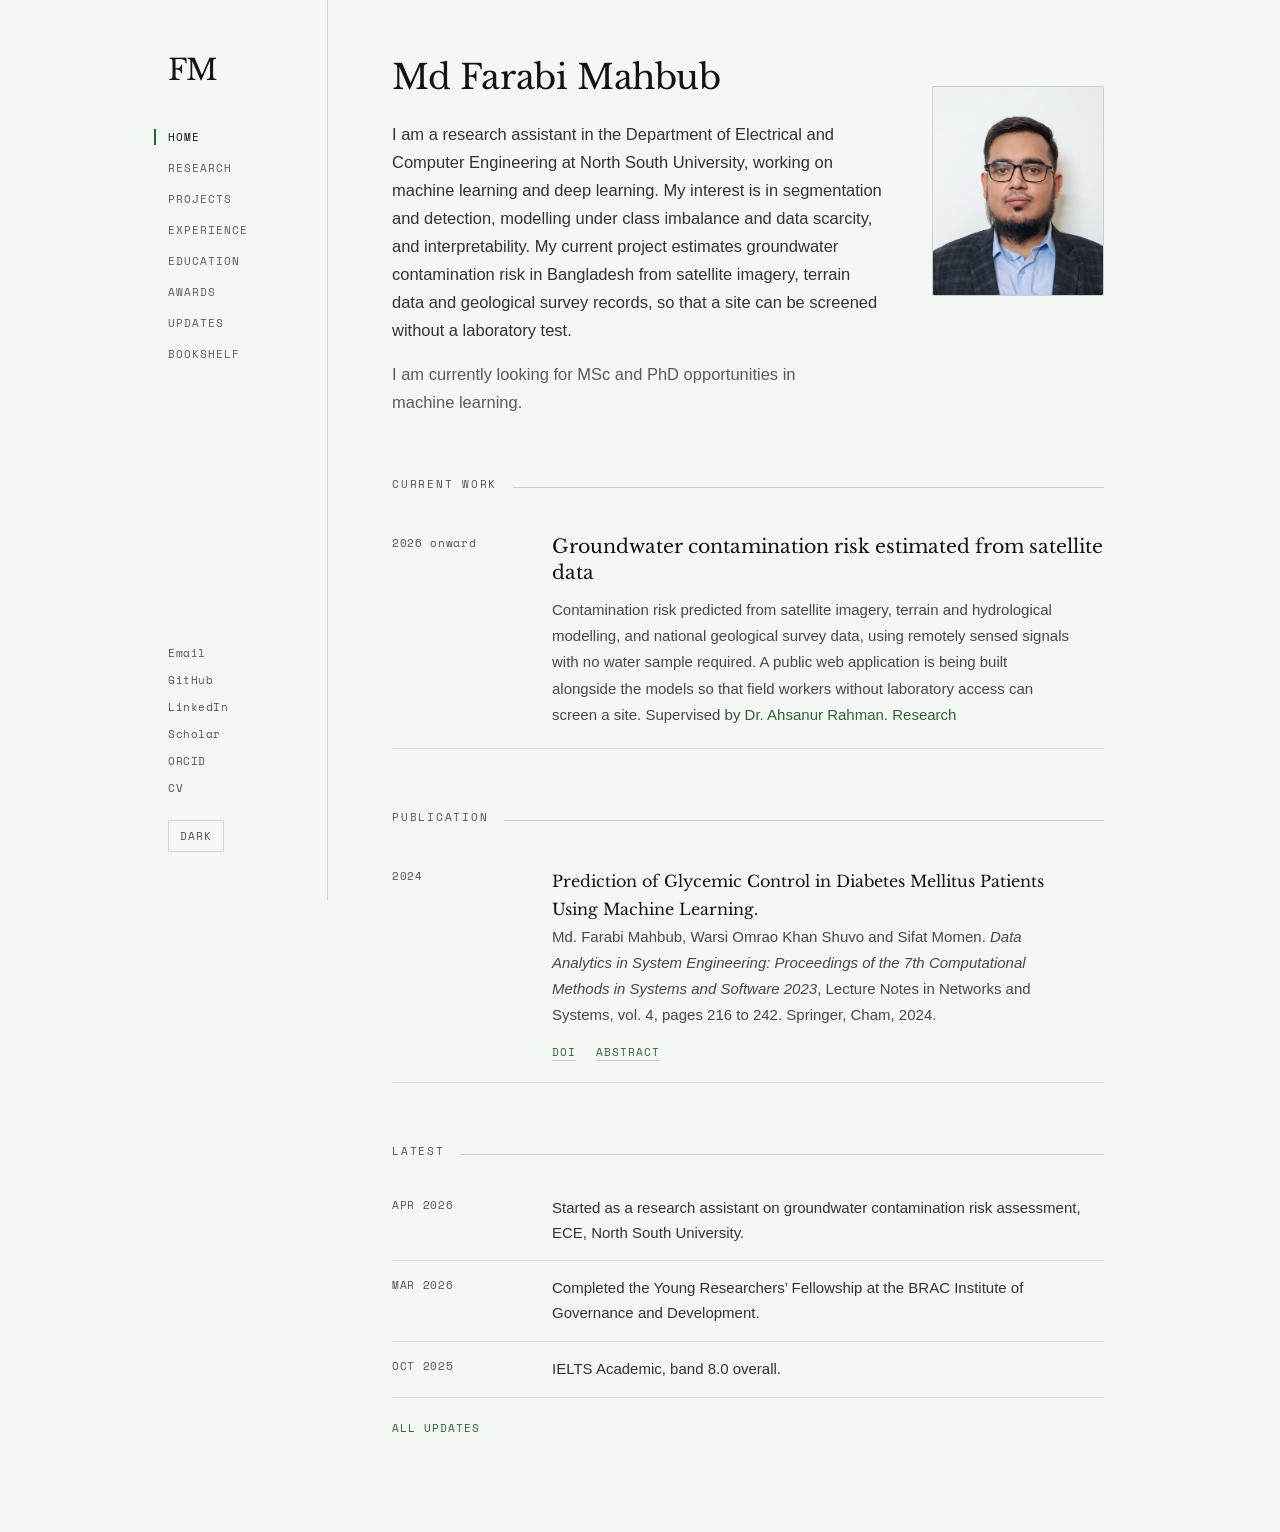
==== index.html @ 0bf5e359 "Centre the layout, credit supervisors, rewrite the context interest Centre sidebar and main as one 1" ====
<!DOCTYPE html>
<html lang="en">
<head>
<meta charset="utf-8">
<meta name="viewport" content="width=device-width, initial-scale=1">
<title>Md Farabi Mahbub</title>
<meta name="description" content="Research assistant in Electrical and Computer Engineering at North South University. Machine learning and deep learning: segmentation and detection, learning under label scarcity, generative models, and interpretability.">
<link rel="icon" href="assets/favicon.svg" type="image/svg+xml">
<link rel="preconnect" href="https://fonts.googleapis.com">
<link rel="preconnect" href="https://fonts.gstatic.com" crossorigin>
<link href="https://fonts.googleapis.com/css2?family=Libre+Baskerville:ital,wght@0,400;0,700;1,400&family=Space+Mono:wght@400&display=swap" rel="stylesheet">
<link rel="stylesheet" href="assets/style.css?v=8">
<link rel="canonical" href="https://farabimahbub.github.io/">
<meta property="og:url" content="https://farabimahbub.github.io/">
<meta property="og:type" content="profile">
<meta property="og:image" content="https://farabimahbub.github.io/assets/portrait.jpg">
<meta property="og:image:width" content="430">
<meta property="og:image:height" content="525">
<meta name="twitter:card" content="summary">
<meta property="og:title" content="Md Farabi Mahbub">
<meta property="og:description" content="Machine learning and deep learning: segmentation and detection, learning under label scarcity, and interpretability.">
<script>try{if(localStorage.getItem('fm-theme')==='dark')document.documentElement.setAttribute('data-theme','dark')}catch(e){}</script>
<script src="assets/main.js" defer></script>
<script type="application/ld+json">
{
  "@context": "https://schema.org",
  "@type": "Person",
  "name": "Md Farabi Mahbub",
  "url": "https://farabimahbub.github.io/",
  "email": "mailto:farabimahbub@gmail.com",
  "jobTitle": "Research Assistant",
  "affiliation": {
    "@type": "CollegeOrUniversity",
    "name": "North South University",
    "department": "Department of Electrical and Computer Engineering"
  },
  "alumniOf": {
    "@type": "CollegeOrUniversity",
    "name": "North South University"
  },
  "knowsAbout": ["Machine learning", "Deep learning", "Computer vision", "Image segmentation", "Object detection", "Model architecture", "Generative models", "Learning under label scarcity", "Class imbalance", "Interpretability", "Remote sensing"],
  "identifier": "https://orcid.org/0009-0001-5805-5018",
  "sameAs": [
    "https://github.com/farabimahbub",
    "https://www.linkedin.com/in/farabimahbub",
    "https://scholar.google.com/citations?user=rqI1NVMAAAAJ",
    "https://orcid.org/0009-0001-5805-5018"
  ]
}
</script>
</head>
<body>
<a class="skip" href="#main">Skip to content</a>
<div class="layout">

  <aside class="sidebar">
    <a class="brand" href="index.html">FM</a>
    <nav class="nav" aria-label="Sections">
      <a href="index.html" aria-current="page">Home</a>
      <a href="research.html">Research</a>
      <a href="projects.html">Projects</a>
      <a href="experience.html">Experience</a>
      <a href="education.html">Education</a>
      <a href="awards.html">Awards</a>
      <a href="updates.html">Updates</a>
      <a href="bookshelf.html">Bookshelf</a>
    </nav>
    <div class="social">
      <a href="mailto:farabimahbub@gmail.com">Email</a>
      <a href="https://github.com/farabimahbub" target="_blank" rel="noopener">GitHub</a>
      <a href="https://www.linkedin.com/in/farabimahbub" target="_blank" rel="noopener">LinkedIn</a>
      <a href="https://scholar.google.com/citations?user=rqI1NVMAAAAJ" target="_blank" rel="noopener">Scholar</a>
      <a href="https://orcid.org/0009-0001-5805-5018" target="_blank" rel="noopener">ORCID</a>
      <a href="assets/cv.pdf">CV</a>
    </div>
    <button class="theme-toggle" id="theme-toggle" type="button">Dark</button>
  </aside>

  <main class="main" id="main">

    <div class="hero">
      <div>
        <h1 class="page-title">Md Farabi Mahbub</h1>
        <p class="lede">I am a research assistant in the Department of Electrical and Computer Engineering at North South University, working on machine learning and deep learning. My interest is in segmentation and detection, modelling under class imbalance and data scarcity, and interpretability. My current project estimates groundwater contamination risk in Bangladesh from satellite imagery, terrain data and geological survey records, so that a site can be screened without a laboratory test.</p>
        <p class="lede lede--mut">I am currently looking for MSc and PhD opportunities in machine learning.</p>
      </div>
      <img class="portrait" src="assets/portrait.jpg" alt="Md Farabi Mahbub" width="172" height="210" onerror="this.remove()">
    </div>

    <div class="section"><h2>Current work</h2></div>
    <div class="list">
      <div class="row">
        <div class="meta"><span>2026 onward</span></div>
        <div>
          <div class="row-head"><h3 class="row-title">Groundwater contamination risk estimated from satellite data</h3></div>
          <p>Contamination risk predicted from satellite imagery, terrain and hydrological modelling, and national geological survey data, using remotely sensed signals with no water sample required. A public web application is being built alongside the models so that field workers without laboratory access can screen a site. Supervised by <a href="https://ece.northsouth.edu/people/dr-ahsanur-rahman/" target="_blank" rel="noopener">Dr. Ahsanur Rahman</a>. <a href="research.html">Research</a></p>
        </div>
      </div>
    </div>

    <div class="section"><h2>Publication</h2></div>
    <div class="list">
      <div class="row">
        <div class="meta"><span>2024</span></div>
        <div>
          <p><span class="cite-title">Prediction of Glycemic Control in Diabetes Mellitus Patients Using Machine Learning.</span><br>Md. Farabi Mahbub, Warsi Omrao Khan Shuvo and Sifat Momen. <em>Data Analytics in System Engineering: Proceedings of the 7th Computational Methods in Systems and Software 2023</em>, Lecture Notes in Networks and Systems, vol. 4, pages 216 to 242. Springer, Cham, 2024.</p>
          <p class="pub-links"><a href="https://doi.org/10.1007/978-3-031-54820-8_18" target="_blank" rel="noopener">DOI</a><a href="research.html#publications">Abstract</a></p>
        </div>
      </div>
    </div>

    <div class="section"><h2>Latest</h2></div>
    <div class="list">
      <div class="line"><span class="meta">APR 2026</span><span>Started as a research assistant on groundwater contamination risk assessment, ECE, North South University.</span></div>
      <div class="line"><span class="meta">MAR 2026</span><span>Completed the Young Researchers&rsquo; Fellowship at the BRAC Institute of Governance and Development.</span></div>
      <div class="line"><span class="meta">OCT 2025</span><span>IELTS Academic, band 8.0 overall.</span></div>
    </div>
    <p class="more"><a href="updates.html">All updates</a></p>

  </main>
</div>
</body>
</html>
---- assets/style.css ----
/* ---- tokens ---------------------------------------------------------- */

:root {
  --bg:     oklch(0.976 0.006 150);
  --fg:     oklch(0.25 0.012 150);
  --strong: oklch(0.19 0.014 150);
  --body:   oklch(0.32 0.01 150);
  --dim:    oklch(0.4 0.009 150);
  --mut:    oklch(0.47 0.008 150);
  --label:  oklch(0.44 0.008 150);
  --rule:   oklch(0.9 0.006 150);
  --rule2:  oklch(0.85 0.007 150);
  --edge:   oklch(0.87 0.007 150);
  --hover:  oklch(0.955 0.008 150);
  --acc:    oklch(0.45 0.09 148);
  --acc-h:  oklch(0.34 0.08 148);

  --serif: 'Libre Baskerville', Georgia, serif;
  --mono:  'Space Mono', ui-monospace, SFMono-Regular, Menlo, monospace;
  --sans:  -apple-system, BlinkMacSystemFont, 'Helvetica Neue', Helvetica, Arial, sans-serif;
}

:root[data-theme="dark"] {
  --bg:     oklch(0.155 0 0);
  --fg:     oklch(0.9 0 0);
  --strong: oklch(0.97 0 0);
  --body:   oklch(0.85 0 0);
  --dim:    oklch(0.76 0 0);
  --mut:    oklch(0.66 0 0);
  --label:  oklch(0.64 0 0);
  --rule:   oklch(0.24 0 0);
  --rule2:  oklch(0.28 0 0);
  --edge:   oklch(0.26 0 0);
  --hover:  oklch(0.19 0 0);
  --acc:    oklch(0.79 0.085 78);
  --acc-h:  oklch(0.87 0.065 80);
}

/* ---- base ------------------------------------------------------------ */

* { box-sizing: border-box; }

/* class-based display rules below would otherwise beat the UA hidden rule */
[hidden] { display: none !important; }

html { scroll-behavior: smooth; }

body {
  margin: 0;
  background: var(--bg);
  color: var(--fg);
  font-family: var(--sans);
  -webkit-font-smoothing: antialiased;
}

a { color: var(--acc); text-decoration: none; }
a:hover { color: var(--acc-h); }

:focus-visible { outline: 2px solid var(--acc); outline-offset: 3px; }

.skip {
  position: absolute;
  left: -9999px;
  top: 0;
  background: var(--bg);
  color: var(--strong);
  font-family: var(--mono);
  font-size: 11px;
  letter-spacing: 0.09em;
  text-transform: uppercase;
  padding: 10px 14px;
  border: 1px solid var(--acc);
  z-index: 10;
}
.skip:focus { left: 8px; top: 8px; }

/* ---- layout ---------------------------------------------------------- */

.layout {
  min-height: 100vh;
  display: grid;
  grid-template-columns: 216px minmax(0, 1fr);
  /* 216 sidebar + 840 main. Centring the pair keeps the rail beside the
     text on a wide screen instead of stranding it at the window edge. */
  max-width: 1056px;
  margin: 0 auto;
}

.sidebar {
  border-right: 1px solid var(--edge);
  padding: 56px 0 48px 56px;
  position: sticky;
  top: 0;
  align-self: start;
  min-height: 100vh;
  display: flex;
  flex-direction: column;
}

.main {
  padding: 56px 64px 96px;
  max-width: 840px;
}
.main--narrow { max-width: 720px; }

/* ---- sidebar --------------------------------------------------------- */

.brand {
  font-family: var(--serif);
  font-size: 29px;
  line-height: 1;
  letter-spacing: -0.02em;
  color: var(--strong);
  margin-bottom: 44px;
  align-self: flex-start;
}
.brand:hover { color: var(--acc); }

.nav {
  display: flex;
  flex-direction: column;
  gap: 15px;
  font-family: var(--mono);
  font-size: 11px;
  letter-spacing: 0.09em;
  text-transform: uppercase;
}
.nav a {
  color: var(--mut);
  border-left: 2px solid transparent;
  padding-left: 12px;
  margin-left: -14px;
}
.nav a:hover { color: var(--strong); }
.nav a[aria-current="page"] {
  color: var(--strong);
  border-left-color: var(--acc);
}

.social {
  margin-top: auto;
  padding-top: 40px;
  display: flex;
  flex-direction: column;
  gap: 11px;
  font-family: var(--mono);
  font-size: 11px;
  letter-spacing: 0.05em;
}
.social a { color: var(--label); }
.social a:hover { color: var(--acc); }

.theme-toggle {
  margin-top: 24px;
  align-self: flex-start;
  background: none;
  border: 1px solid var(--edge);
  color: var(--label);
  font-family: var(--mono);
  font-size: 11px;
  letter-spacing: 0.09em;
  text-transform: uppercase;
  padding: 7px 11px;
  cursor: pointer;
}
.theme-toggle:hover { color: var(--acc); border-color: var(--acc); }

/* ---- page furniture -------------------------------------------------- */

.page-title {
  font-family: var(--serif);
  font-weight: 400;
  font-size: 34px;
  line-height: 1.24;
  letter-spacing: -0.012em;
  margin: 0 0 22px;
  color: var(--strong);
}

.lede {
  font-size: 16.5px;
  line-height: 1.7;
  margin: 0 0 15px;
  max-width: 56ch;
  color: var(--body);
  text-wrap: pretty;
}
.lede--mut { color: var(--mut); margin-bottom: 0; }

.section {
  display: flex;
  align-items: baseline;
  gap: 16px;
  margin: 60px 0 22px;
}
.section:first-of-type { margin-top: 52px; }
.section h2 {
  font-family: var(--mono);
  font-weight: 400;
  font-size: 11px;
  letter-spacing: 0.16em;
  text-transform: uppercase;
  color: var(--label);
  margin: 0;
}
.section::after {
  content: "";
  flex: 1;
  height: 1px;
  background: var(--rule2);
}
.section .count {
  font-family: var(--mono);
  font-size: 11px;
  letter-spacing: 0.06em;
  color: var(--label);
  order: 3;
}

.list { display: flex; flex-direction: column; }

/* ---- entry rows ------------------------------------------------------ */

.row {
  display: grid;
  grid-template-columns: 132px minmax(0, 1fr);
  gap: 28px;
  padding: 20px 0;
  border-bottom: 1px solid var(--rule);
}

.meta {
  font-family: var(--mono);
  font-size: 11px;
  line-height: 1.75;
  letter-spacing: 0.06em;
  color: var(--label);
  display: flex;
  flex-direction: column;
}

.row-head {
  display: flex;
  justify-content: space-between;
  gap: 22px;
  align-items: baseline;
  margin-bottom: 10px;
}

.row-title {
  font-family: var(--serif);
  font-weight: 400;
  font-size: 19px;
  line-height: 1.4;
  margin: 0;
  color: var(--strong);
}

.row p {
  font-size: 15px;
  line-height: 1.75;
  margin: 0;
  max-width: 62ch;
  color: var(--dim);
  text-wrap: pretty;
}

/* institution line, sits between the entry title and its description */
.row p.row-org {
  font-size: 15px;
  line-height: 1.6;
  margin: 0 0 7px;
  color: var(--body);
}

/* expandable abstract on publication entries */
.abstract { margin: 13px 0 0; }
.abstract summary {
  font-family: var(--mono);
  font-size: 11px;
  letter-spacing: 0.09em;
  text-transform: uppercase;
  color: var(--acc);
  cursor: pointer;
  list-style: none;
  display: inline-flex;
  align-items: center;
  gap: 8px;
}
.abstract summary::-webkit-details-marker { display: none; }
.abstract summary:hover { color: var(--acc-h); }
.abstract summary::before {
  content: "";
  width: 0;
  height: 0;
  border-left: 4px solid currentColor;
  border-top: 3.5px solid transparent;
  border-bottom: 3.5px solid transparent;
  transition: transform 0.15s ease;
}
.abstract[open] summary::before { transform: rotate(90deg); }
.row .abstract p {
  font-size: 14.5px;
  line-height: 1.75;
  margin: 11px 0 0;
  max-width: 60ch;
  color: var(--dim);
  border-left: 2px solid var(--rule2);
  padding-left: 15px;
}

.row p.pub-note {
  font-size: 14.5px;
  line-height: 1.7;
  margin: 9px 0 0;
  max-width: 62ch;
  color: var(--mut);
}

.row p.pub-links {
  margin: 14px 0 0;
  display: flex;
  flex-wrap: wrap;
  gap: 10px 20px;
  font-family: var(--mono);
  font-size: 11px;
  letter-spacing: 0.09em;
  text-transform: uppercase;
}
.row p.pub-links a {
  text-decoration: underline;
  text-decoration-thickness: 1px;
  text-underline-offset: 4px;
  text-decoration-color: var(--rule2);
}
.row p.pub-links a:hover { text-decoration-color: currentColor; }

.cite-title {
  font-family: var(--serif);
  font-size: 16px;
  color: var(--strong);
}

/* compact single-line rows: updates, awards */
.line {
  display: grid;
  grid-template-columns: 132px minmax(0, 1fr);
  gap: 28px;
  padding: 15px 0;
  border-bottom: 1px solid var(--rule);
  font-size: 15px;
  line-height: 1.65;
  color: var(--body);
}
.line .meta { display: block; }

.more {
  margin: 22px 0 0;
  font-family: var(--mono);
  font-size: 11px;
  letter-spacing: 0.09em;
  text-transform: uppercase;
}

.note {
  margin: 28px 0 0;
  font-size: 15px;
  line-height: 1.75;
  max-width: 60ch;
  color: var(--mut);
  text-wrap: pretty;
}
.note--wide { font-size: 15.5px; margin-top: 36px; color: var(--dim); }

.tools {
  font-size: 15px;
  line-height: 1.9;
  margin: 0;
  max-width: 62ch;
  color: var(--dim);
}

/* ---- home hero ------------------------------------------------------- */

.hero {
  display: grid;
  grid-template-columns: minmax(0, 1fr) 172px;
  gap: 48px;
  align-items: start;
}

.portrait {
  width: 172px;
  height: 210px;
  /* the text column runs about 330px, the portrait 210px. this closes
     roughly half the gap without pretending the two are centred. */
  margin-top: 30px;
  object-fit: cover;
  border-radius: 2px;
  display: block;
  background: var(--hover);
  border: 1px solid var(--rule2);
}

/* ---- bookshelf ------------------------------------------------------- */

.book {
  display: grid;
  grid-template-columns: 54px minmax(0, 1fr) auto;
  gap: 22px;
  align-items: center;
  padding: 16px 0;
  border-bottom: 1px solid var(--rule);
  color: inherit;
}
.book:hover { background: var(--hover); color: inherit; }
.book img {
  width: 54px;
  display: block;
  border: 1px solid var(--rule2);
}
.book .title {
  display: block;
  font-family: var(--serif);
  font-size: 16px;
  line-height: 1.35;
  color: var(--strong);
}
.book .author {
  display: block;
  font-size: 14px;
  line-height: 1.5;
  margin-top: 5px;
  color: var(--mut);
}
.book .stars {
  font-family: var(--mono);
  font-size: 12px;
  letter-spacing: 0.06em;
  color: var(--label);
  white-space: nowrap;
}

.status {
  font-family: var(--mono);
  font-size: 11px;
  letter-spacing: 0.09em;
  text-transform: uppercase;
  color: var(--label);
  margin: 24px 0 0;
}

.gr-host {
  position: absolute;
  left: -9999px;
  width: 1px;
  height: 1px;
  overflow: hidden;
}

/* ---- responsive ------------------------------------------------------ */

@media (max-width: 900px) {
  .layout { grid-template-columns: 1fr; }

  .sidebar {
    position: static;
    min-height: 0;
    border-right: none;
    border-bottom: 1px solid var(--edge);
    padding: 26px 24px 22px;
    display: block;
  }

  .brand { display: inline-block; font-size: 24px; margin-bottom: 18px; }

  .nav { flex-direction: row; flex-wrap: wrap; gap: 10px 20px; }
  .nav a {
    border-left: none;
    border-bottom: 2px solid transparent;
    padding: 0 0 3px;
    margin: 0;
  }
  .nav a[aria-current="page"] { border-bottom-color: var(--acc); }

  .social {
    margin-top: 18px;
    padding-top: 0;
    flex-direction: row;
    flex-wrap: wrap;
    gap: 16px;
  }

  .theme-toggle { margin-top: 18px; }

  .main { padding: 40px 24px 72px; }

  .hero { grid-template-columns: minmax(0, 1fr); gap: 28px; }
  .portrait { width: 148px; height: 180px; margin-top: 0; }
}

@media (max-width: 620px) {
  .page-title { font-size: 28px; }

  .row, .line {
    grid-template-columns: minmax(0, 1fr);
    gap: 9px;
  }
  .meta { flex-direction: row; flex-wrap: wrap; gap: 0 12px; }

  .row-head { flex-direction: column; gap: 5px; align-items: flex-start; }
  .row-title { font-size: 17.5px; }

  .book { grid-template-columns: 44px minmax(0, 1fr); gap: 16px; }
  .book img { width: 44px; }
  .book .stars { grid-column: 2; }
}

@media (prefers-reduced-motion: reduce) {
  html { scroll-behavior: auto; }
  .abstract summary::before { transition: none; }
}

@media print {
  .sidebar, .theme-toggle, .skip { display: none; }
  .layout { display: block; }
  .main { padding: 0; max-width: none; }
}
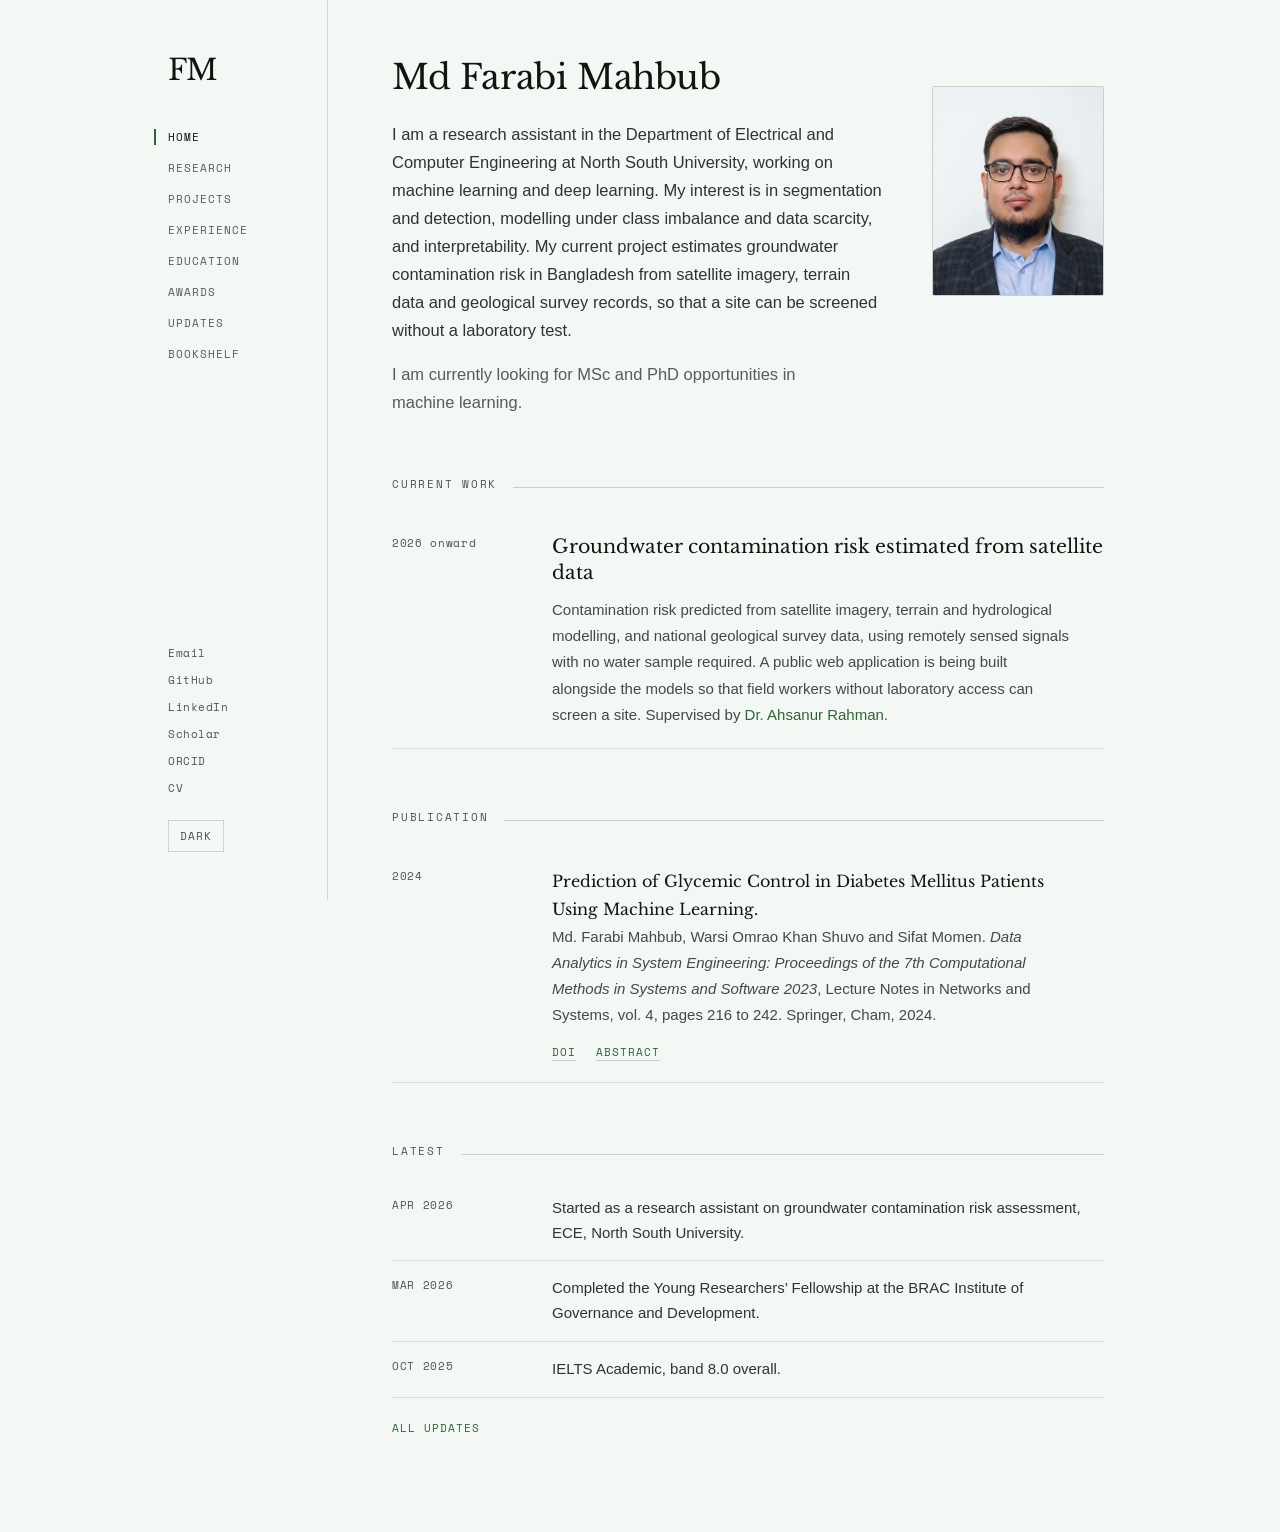
==== commit abc121d0: "Remove research link from home page current work" ====
--- a/index.html
+++ b/index.html
@@ -93,7 +93,7 @@
         <div class="meta"><span>2026 onward</span></div>
         <div>
           <div class="row-head"><h3 class="row-title">Groundwater contamination risk estimated from satellite data</h3></div>
-          <p>Contamination risk predicted from satellite imagery, terrain and hydrological modelling, and national geological survey data, using remotely sensed signals with no water sample required. A public web application is being built alongside the models so that field workers without laboratory access can screen a site. Supervised by <a href="https://ece.northsouth.edu/people/dr-ahsanur-rahman/" target="_blank" rel="noopener">Dr. Ahsanur Rahman</a>. <a href="research.html">Research</a></p>
+          <p>Contamination risk predicted from satellite imagery, terrain and hydrological modelling, and national geological survey data, using remotely sensed signals with no water sample required. A public web application is being built alongside the models so that field workers without laboratory access can screen a site. Supervised by <a href="https://ece.northsouth.edu/people/dr-ahsanur-rahman/" target="_blank" rel="noopener">Dr. Ahsanur Rahman</a>.</p>
         </div>
       </div>
     </div>
